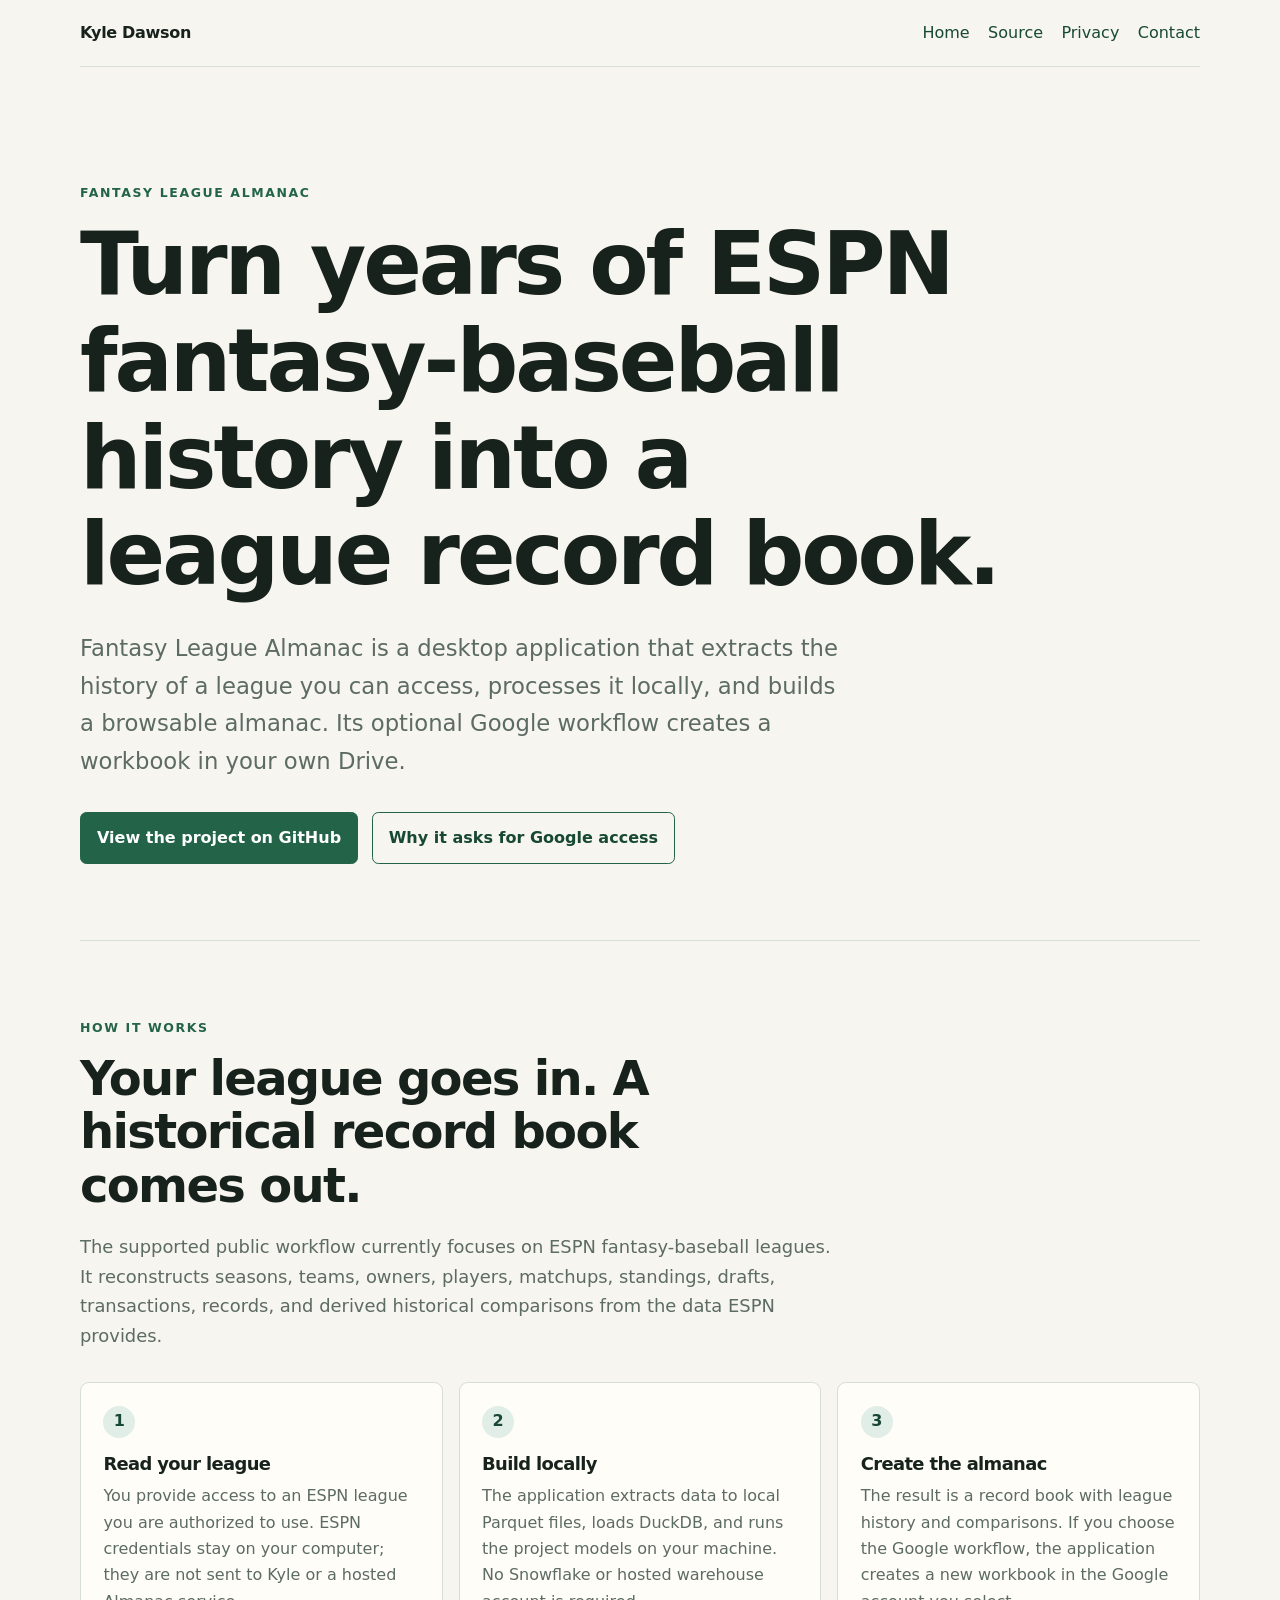
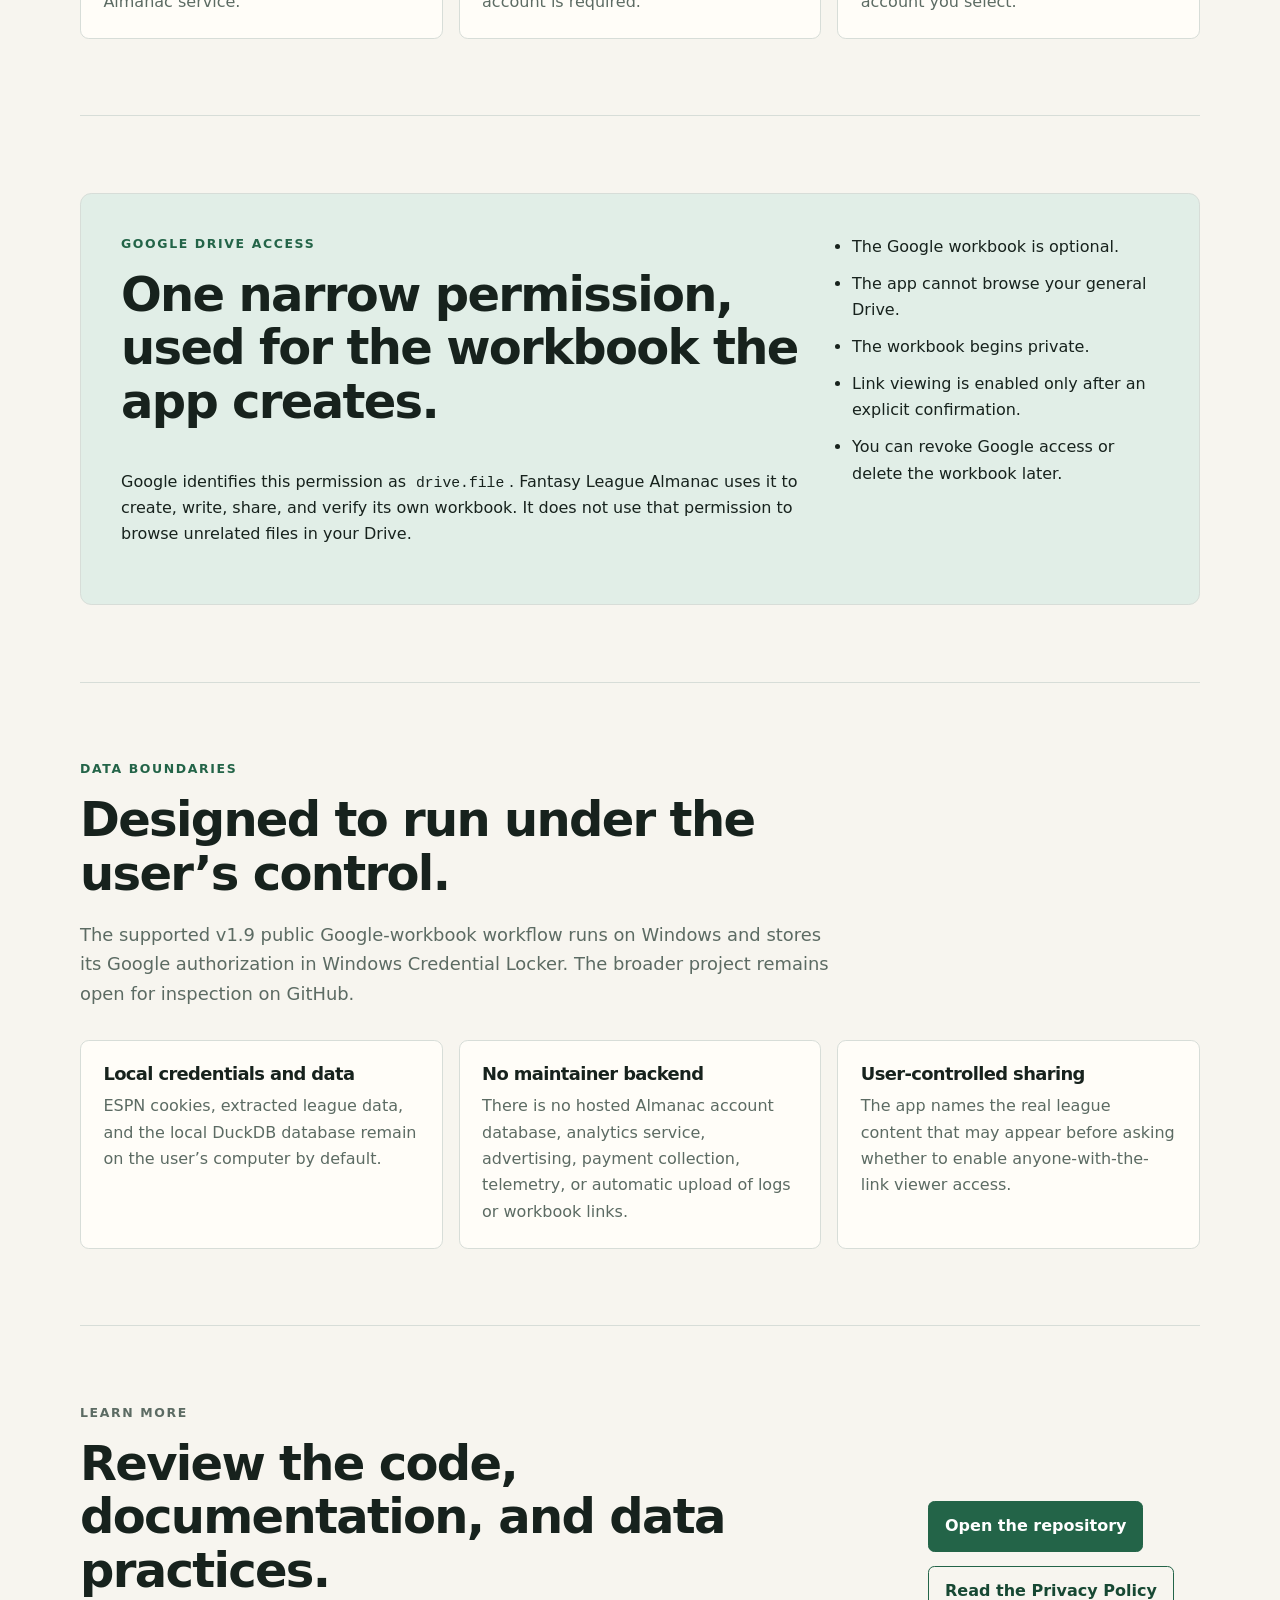
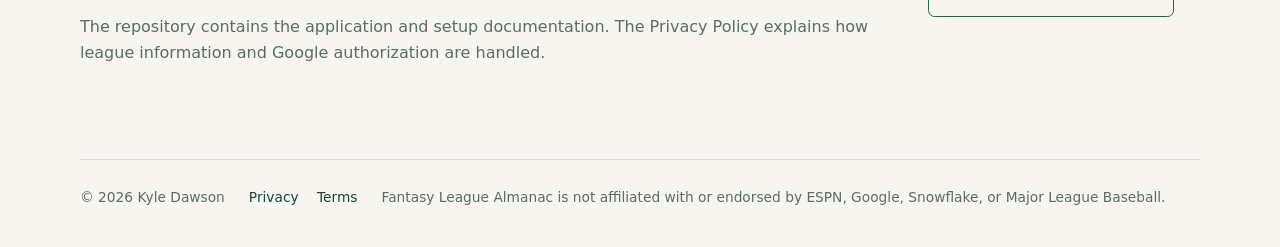
==== almanac/index.html @ 8d3be0b8 "Move the Almanac homepage off the project-site path" ====
<!doctype html>
<html lang="en">
<head>
  <meta charset="utf-8">
  <meta name="viewport" content="width=device-width, initial-scale=1">
  <title>Fantasy League Almanac | Turn ESPN league history into a record book</title>
  <meta name="description" content="Fantasy League Almanac is a desktop application that turns ESPN fantasy-baseball history into a local record book and optional Google workbook.">
  <link rel="canonical" href="https://kpdawson.com/almanac/">
  <link rel="stylesheet" href="/assets/styles.css">
</head>
<body>
  <header class="site-header">
    <a class="wordmark" href="/">Kyle Dawson</a>
    <nav aria-label="Primary navigation">
      <a href="/">Home</a>
      <a href="https://github.com/KyleDawson24/fantasy-league-almanac">Source</a>
      <a href="/privacy/">Privacy</a>
      <a href="mailto:kpdawson.github@gmail.com">Contact</a>
    </nav>
  </header>

  <main>
    <section class="app-hero">
      <p class="eyebrow">Fantasy League Almanac</p>
      <h1>Turn years of ESPN fantasy-baseball history into a league record book.</h1>
      <p class="lede">Fantasy League Almanac is a desktop application that extracts the history of a league you can access, processes it locally, and builds a browsable almanac. Its optional Google workflow creates a workbook in your own Drive.</p>
      <div class="actions">
        <a class="button primary" href="https://github.com/KyleDawson24/fantasy-league-almanac">View the project on GitHub</a>
        <a class="button secondary" href="#google-access">Why it asks for Google access</a>
      </div>
    </section>

    <section class="app-section" aria-labelledby="how-it-works">
      <p class="eyebrow">How it works</p>
      <h2 id="how-it-works">Your league goes in. A historical record book comes out.</h2>
      <p class="section-intro">The supported public workflow currently focuses on ESPN fantasy-baseball leagues. It reconstructs seasons, teams, owners, players, matchups, standings, drafts, transactions, records, and derived historical comparisons from the data ESPN provides.</p>
      <div class="step-grid">
        <article class="step">
          <span class="step-number">1</span>
          <h3>Read your league</h3>
          <p>You provide access to an ESPN league you are authorized to use. ESPN credentials stay on your computer; they are not sent to Kyle or a hosted Almanac service.</p>
        </article>
        <article class="step">
          <span class="step-number">2</span>
          <h3>Build locally</h3>
          <p>The application extracts data to local Parquet files, loads DuckDB, and runs the project models on your machine. No Snowflake or hosted warehouse account is required.</p>
        </article>
        <article class="step">
          <span class="step-number">3</span>
          <h3>Create the almanac</h3>
          <p>The result is a record book with league history and comparisons. If you choose the Google workflow, the application creates a new workbook in the Google account you select.</p>
        </article>
      </div>
    </section>

    <section id="google-access" class="app-section">
      <div class="permission-card">
        <div>
          <p class="eyebrow">Google Drive access</p>
          <h2>One narrow permission, used for the workbook the app creates.</h2>
          <p>Google identifies this permission as <code>drive.file</code>. Fantasy League Almanac uses it to create, write, share, and verify its own workbook. It does not use that permission to browse unrelated files in your Drive.</p>
        </div>
        <ul>
          <li>The Google workbook is optional.</li>
          <li>The app cannot browse your general Drive.</li>
          <li>The workbook begins private.</li>
          <li>Link viewing is enabled only after an explicit confirmation.</li>
          <li>You can revoke Google access or delete the workbook later.</li>
        </ul>
      </div>
    </section>

    <section class="app-section" aria-labelledby="data-boundaries">
      <p class="eyebrow">Data boundaries</p>
      <h2 id="data-boundaries">Designed to run under the user’s control.</h2>
      <p class="section-intro">The supported v1.9 public Google-workbook workflow runs on Windows and stores its Google authorization in Windows Credential Locker. The broader project remains open for inspection on GitHub.</p>
      <div class="boundary-grid">
        <article class="boundary">
          <h3>Local credentials and data</h3>
          <p>ESPN cookies, extracted league data, and the local DuckDB database remain on the user’s computer by default.</p>
        </article>
        <article class="boundary">
          <h3>No maintainer backend</h3>
          <p>There is no hosted Almanac account database, analytics service, advertising, payment collection, telemetry, or automatic upload of logs or workbook links.</p>
        </article>
        <article class="boundary">
          <h3>User-controlled sharing</h3>
          <p>The app names the real league content that may appear before asking whether to enable anyone-with-the-link viewer access.</p>
        </article>
      </div>
    </section>

    <section class="app-section app-cta">
      <div>
        <p class="eyebrow">Learn more</p>
        <h2>Review the code, documentation, and data practices.</h2>
        <p>The repository contains the application and setup documentation. The Privacy Policy explains how league information and Google authorization are handled.</p>
      </div>
      <div class="actions">
        <a class="button primary" href="https://github.com/KyleDawson24/fantasy-league-almanac">Open the repository</a>
        <a class="button secondary" href="/privacy/">Read the Privacy Policy</a>
      </div>
    </section>
  </main>

  <footer>
    <span>© 2026 Kyle Dawson</span>
    <span class="footer-links">
      <a href="/privacy/">Privacy</a>
      <a href="/terms/">Terms</a>
    </span>
    <span>Fantasy League Almanac is not affiliated with or endorsed by ESPN, Google, Snowflake, or Major League Baseball.</span>
  </footer>
</body>
</html>
---- assets/styles.css ----
:root {
  color-scheme: light;
  --ink: #17221d;
  --muted: #5c6b63;
  --paper: #f7f5ef;
  --surface: #fffdf8;
  --line: #d7ddd8;
  --accent: #236448;
  --accent-dark: #174833;
  --accent-soft: #e1eee7;
  --max: 70rem;
}

* { box-sizing: border-box; }

html { scroll-behavior: smooth; }

body {
  margin: 0;
  background: var(--paper);
  color: var(--ink);
  font-family: Inter, ui-sans-serif, system-ui, -apple-system, BlinkMacSystemFont, "Segoe UI", sans-serif;
  font-size: 1rem;
  line-height: 1.65;
}

a { color: var(--accent-dark); }
a:hover { color: var(--accent); }

.site-header {
  width: min(calc(100% - 2rem), var(--max));
  margin: 0 auto;
  padding: 1.25rem 0;
  display: flex;
  justify-content: space-between;
  align-items: center;
  gap: 1rem;
  border-bottom: 1px solid var(--line);
}

.wordmark {
  color: var(--ink);
  font-weight: 800;
  letter-spacing: -0.02em;
  text-decoration: none;
}

nav, .footer-links {
  display: flex;
  flex-wrap: wrap;
  gap: 1.15rem;
}

nav a, .footer-links a { text-decoration: none; }

main {
  width: min(calc(100% - 2rem), var(--max));
  margin: 0 auto;
}

.hero {
  padding: clamp(5rem, 11vw, 9rem) 0 clamp(4rem, 8vw, 7rem);
  max-width: 58rem;
}

.eyebrow {
  margin: 0 0 0.8rem;
  color: var(--accent);
  font-size: 0.78rem;
  font-weight: 800;
  letter-spacing: 0.13em;
  text-transform: uppercase;
}

h1, h2, h3 {
  line-height: 1.12;
  letter-spacing: -0.035em;
}

h1 {
  max-width: 58rem;
  margin: 0;
  font-size: clamp(2.6rem, 7vw, 5.8rem);
}

h2 { font-size: clamp(1.8rem, 4vw, 3rem); }
h3 { font-size: 1.12rem; }

.lede {
  max-width: 48rem;
  margin: 1.7rem 0 0;
  color: var(--muted);
  font-size: clamp(1.12rem, 2.2vw, 1.42rem);
}

.actions {
  display: flex;
  flex-wrap: wrap;
  gap: 0.85rem;
  margin-top: 2rem;
}

.button {
  display: inline-block;
  padding: 0.72rem 1rem;
  border: 1px solid var(--accent);
  border-radius: 0.4rem;
  font-weight: 700;
  text-decoration: none;
}

.button.primary { background: var(--accent); color: white; }
.button.primary:hover { background: var(--accent-dark); }
.button.secondary { background: transparent; }

.section {
  padding: clamp(3.5rem, 7vw, 6rem) 0;
  border-top: 1px solid var(--line);
}

.project-card, .contact-card {
  display: grid;
  grid-template-columns: minmax(0, 2fr) minmax(12rem, 1fr);
  align-items: end;
  gap: 2rem;
}

.project-card h2, .contact-card h2 { margin: 0; }
.project-summary { max-width: 48rem; color: var(--muted); font-size: 1.18rem; }
.text-link { font-weight: 750; }
.project-links { display: grid; gap: 0.45rem; }
.secondary-link { color: var(--muted); font-size: 0.92rem; font-weight: 650; }

.feature-grid {
  display: grid;
  grid-template-columns: repeat(3, minmax(0, 1fr));
  gap: 1rem;
  margin-top: 3rem;
}

.feature-grid article, .notice {
  padding: 1.4rem;
  background: var(--surface);
  border: 1px solid var(--line);
  border-radius: 0.55rem;
}

.feature-grid h3, .notice h3 { margin-top: 0; }
.feature-grid p, .notice p { margin-bottom: 0; color: var(--muted); }
.notice { margin-top: 1rem; background: var(--accent-soft); }

.app-hero {
  padding: clamp(4.5rem, 9vw, 7.5rem) 0 clamp(3rem, 6vw, 5rem);
  max-width: 60rem;
}

.app-hero h1 { font-size: clamp(2.7rem, 7vw, 5.4rem); }

.app-section {
  padding: clamp(3rem, 6vw, 5rem) 0;
  border-top: 1px solid var(--line);
}

.app-section > h2 {
  max-width: 45rem;
  margin: 0 0 1.2rem;
}

.section-intro {
  max-width: 48rem;
  margin: 0 0 2rem;
  color: var(--muted);
  font-size: 1.12rem;
}

.step-grid, .boundary-grid {
  display: grid;
  grid-template-columns: repeat(3, minmax(0, 1fr));
  gap: 1rem;
}

.step, .boundary {
  padding: 1.4rem;
  background: var(--surface);
  border: 1px solid var(--line);
  border-radius: 0.55rem;
}

.step-number {
  display: inline-grid;
  width: 2rem;
  height: 2rem;
  margin-bottom: 1rem;
  place-items: center;
  border-radius: 999px;
  background: var(--accent-soft);
  color: var(--accent-dark);
  font-weight: 800;
}

.step h3, .boundary h3 { margin: 0 0 0.6rem; }
.step p, .boundary p { margin: 0; color: var(--muted); }

.permission-card {
  display: grid;
  grid-template-columns: minmax(0, 1.35fr) minmax(16rem, 0.65fr);
  gap: 2rem;
  padding: clamp(1.5rem, 4vw, 2.5rem);
  background: var(--accent-soft);
  border: 1px solid var(--line);
  border-radius: 0.7rem;
}

.permission-card h2 { margin-top: 0; }
.permission-card ul { margin: 0; padding-left: 1.25rem; }
.permission-card li + li { margin-top: 0.65rem; }

.app-cta {
  display: grid;
  grid-template-columns: minmax(0, 1.5fr) minmax(14rem, 0.5fr);
  align-items: center;
  gap: 2rem;
}

.app-cta h2 { margin: 0; }
.app-cta p { color: var(--muted); }

.policy {
  max-width: 50rem;
  padding: clamp(4rem, 9vw, 7rem) 0;
}

.policy h1 { font-size: clamp(2.5rem, 6vw, 4.8rem); }
.policy h2 { margin-top: 2.8rem; font-size: 1.55rem; }
.effective { margin: 1rem 0 2.5rem; color: var(--muted); font-weight: 650; }
.legal-emphasis { font-size: 0.94rem; font-weight: 750; }

code {
  padding: 0.1rem 0.3rem;
  background: var(--accent-soft);
  border-radius: 0.25rem;
  font-size: 0.92em;
}

footer {
  width: min(calc(100% - 2rem), var(--max));
  margin: 0 auto;
  padding: 1.6rem 0 2.4rem;
  display: grid;
  grid-template-columns: auto auto 1fr;
  gap: 1.5rem;
  color: var(--muted);
  border-top: 1px solid var(--line);
  font-size: 0.86rem;
}

@media (max-width: 760px) {
  .site-header { align-items: flex-start; }
  .site-header nav { justify-content: flex-end; }
  .project-card, .contact-card, .feature-grid, .step-grid, .boundary-grid,
  .permission-card, .app-cta, footer { grid-template-columns: 1fr; }
  .contact-card { align-items: start; }
}
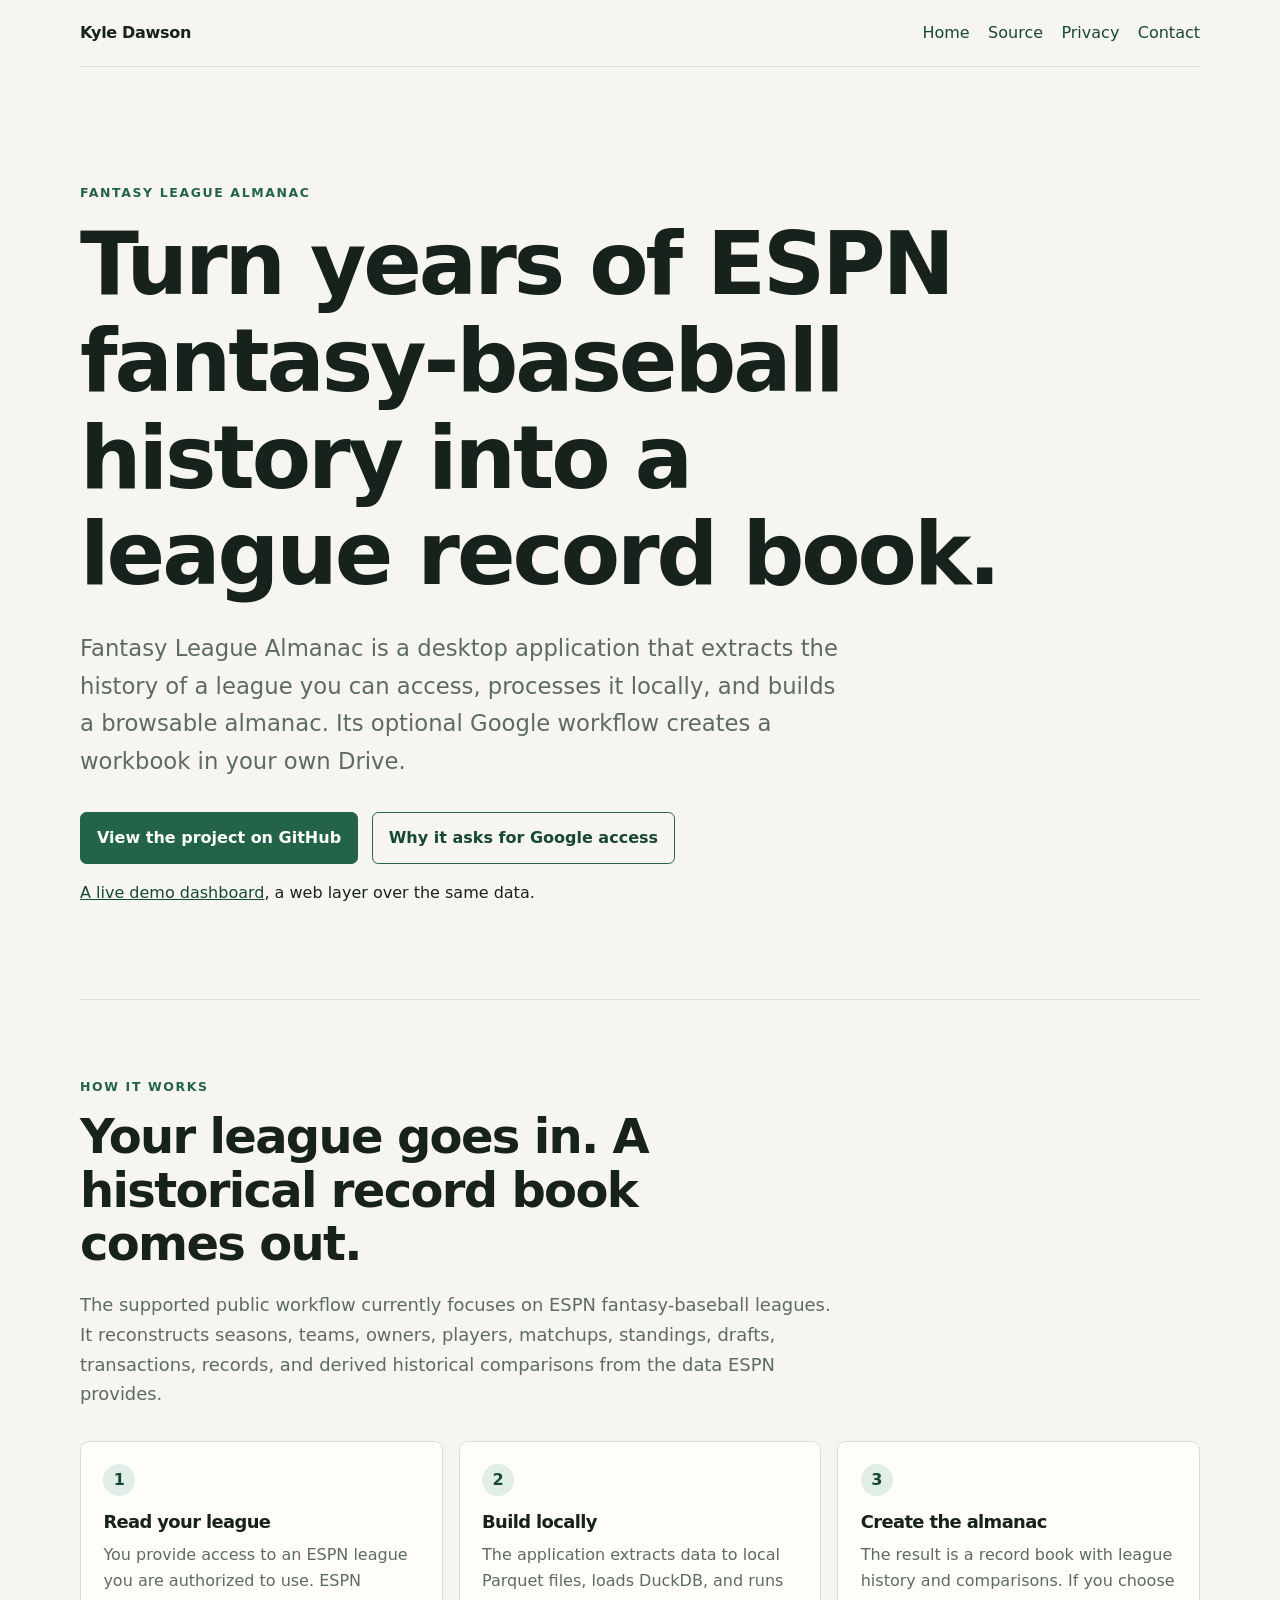
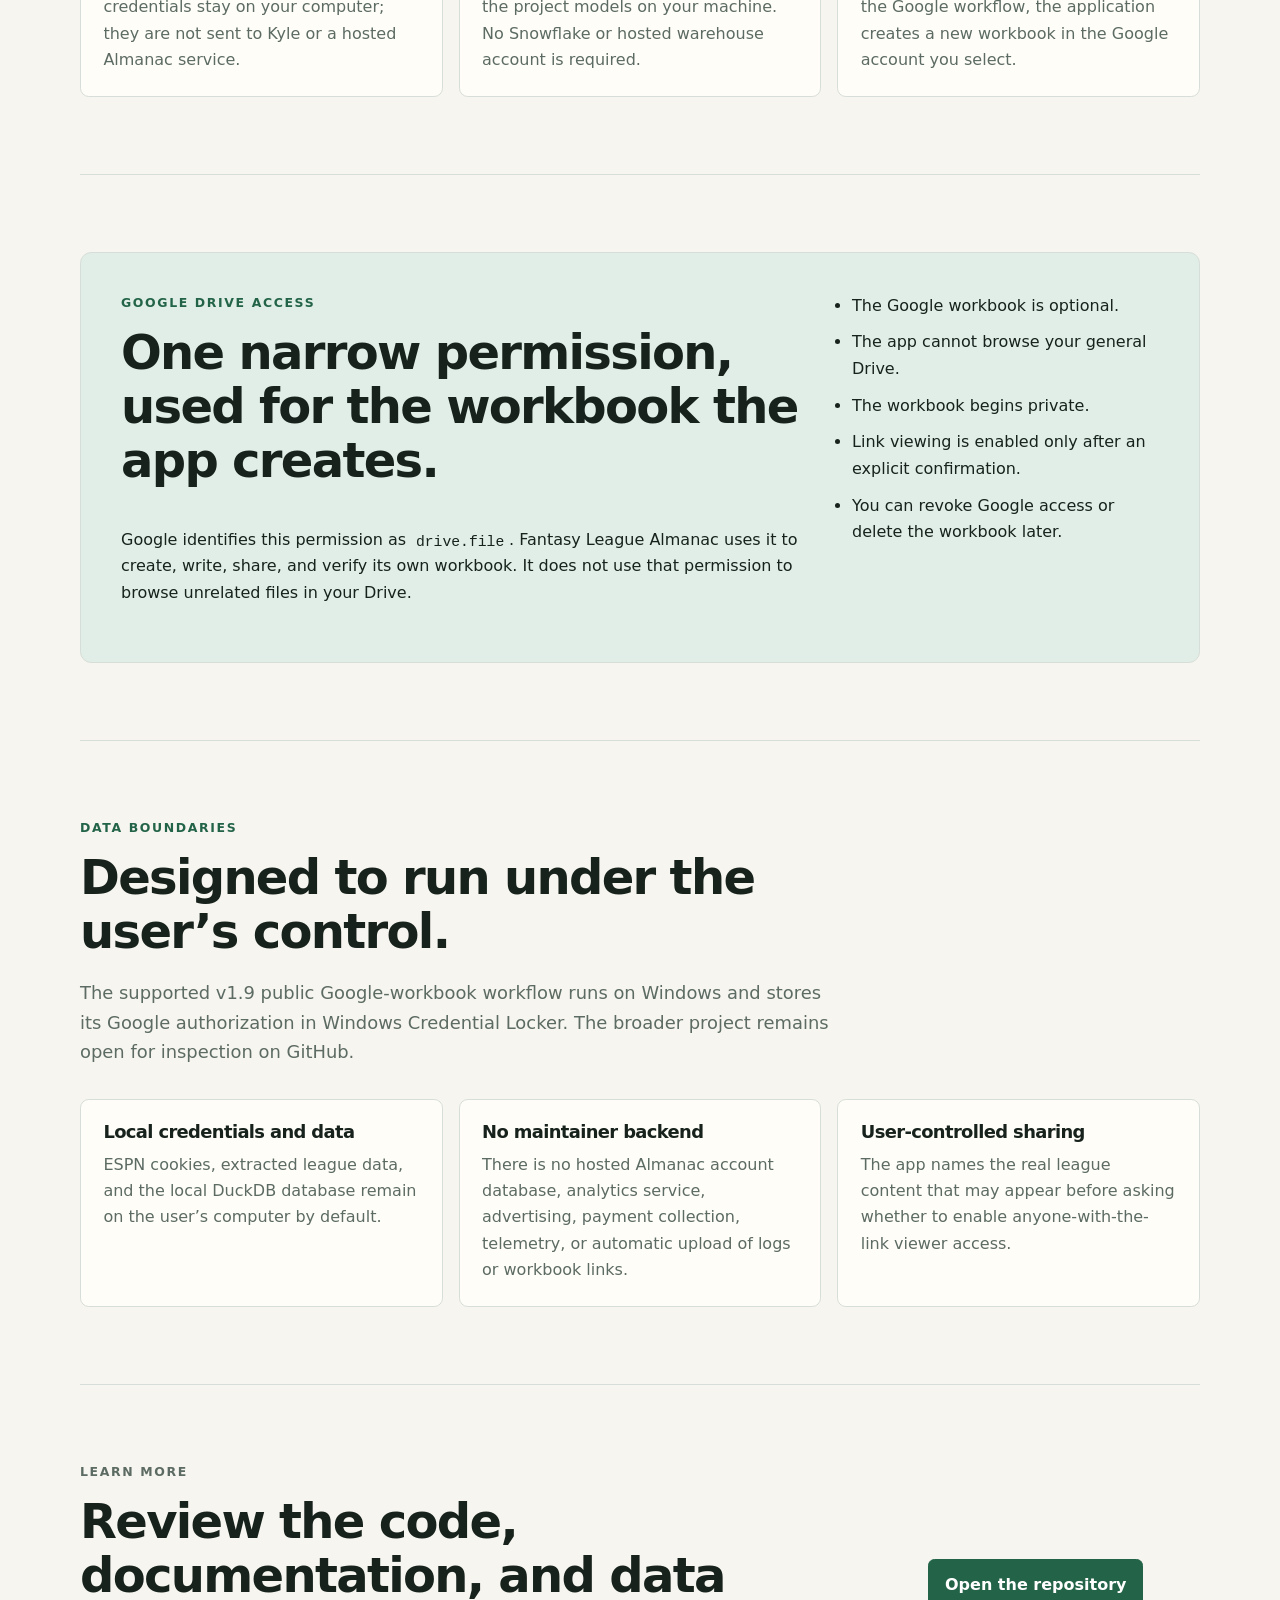
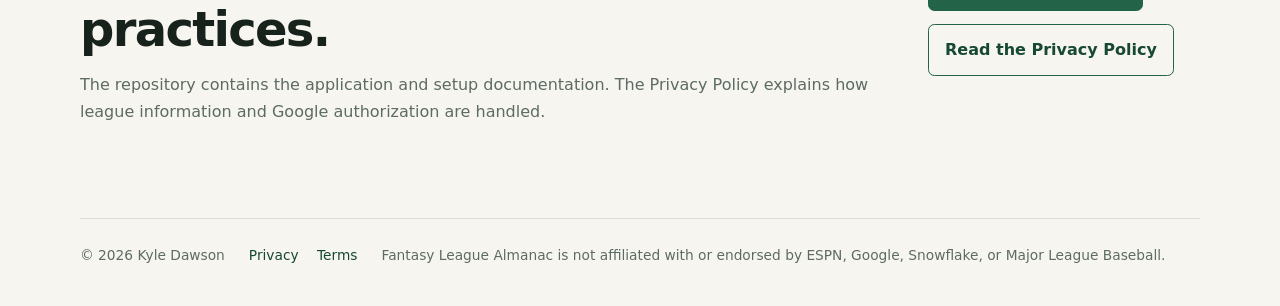
==== commit 9fced1e0: "I link the live demo from the Almanac product page" ====
--- a/almanac/index.html
+++ b/almanac/index.html
@@ -28,6 +28,7 @@
         <a class="button primary" href="https://github.com/KyleDawson24/fantasy-league-almanac">View the project on GitHub</a>
         <a class="button secondary" href="#google-access">Why it asks for Google access</a>
       </div>
+      <p><a href="https://kpdawson.com/almanac/demo/">A live demo dashboard</a>, a web layer over the same data.</p>
     </section>
 
     <section class="app-section" aria-labelledby="how-it-works">
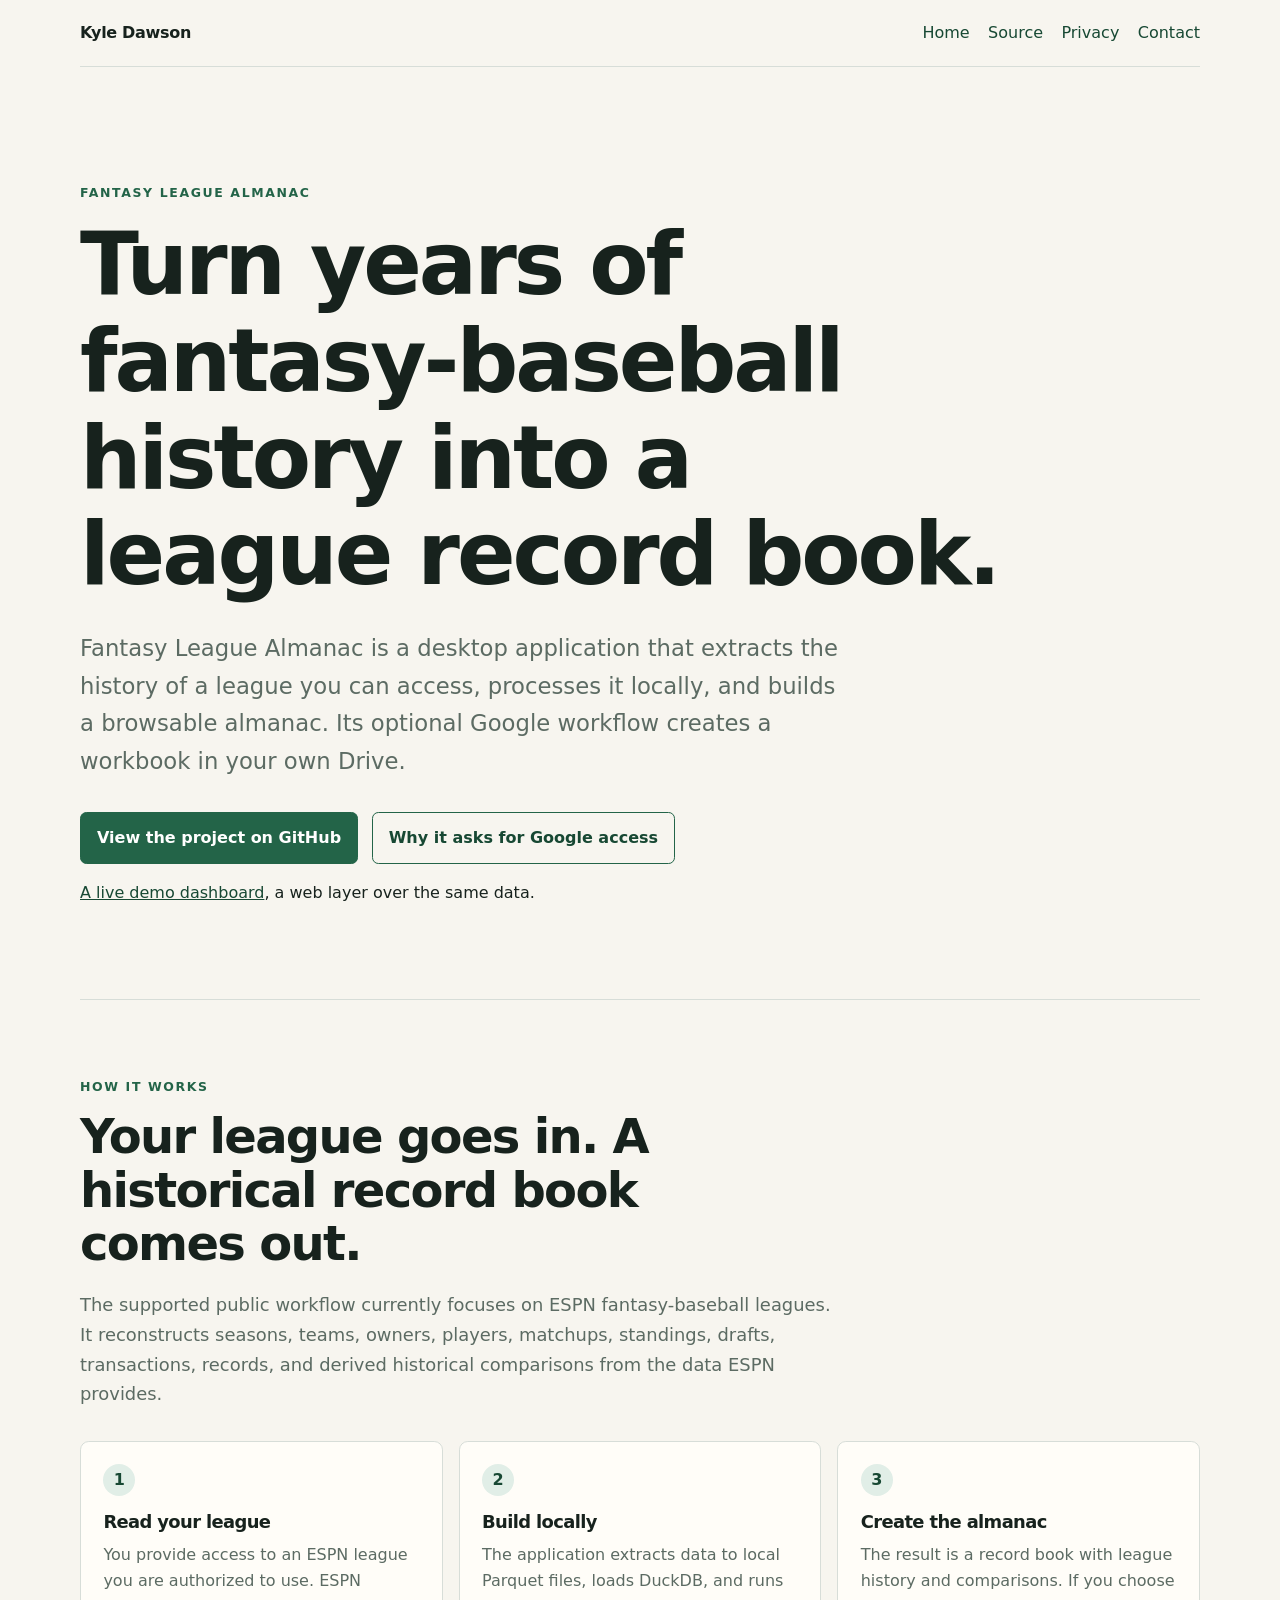
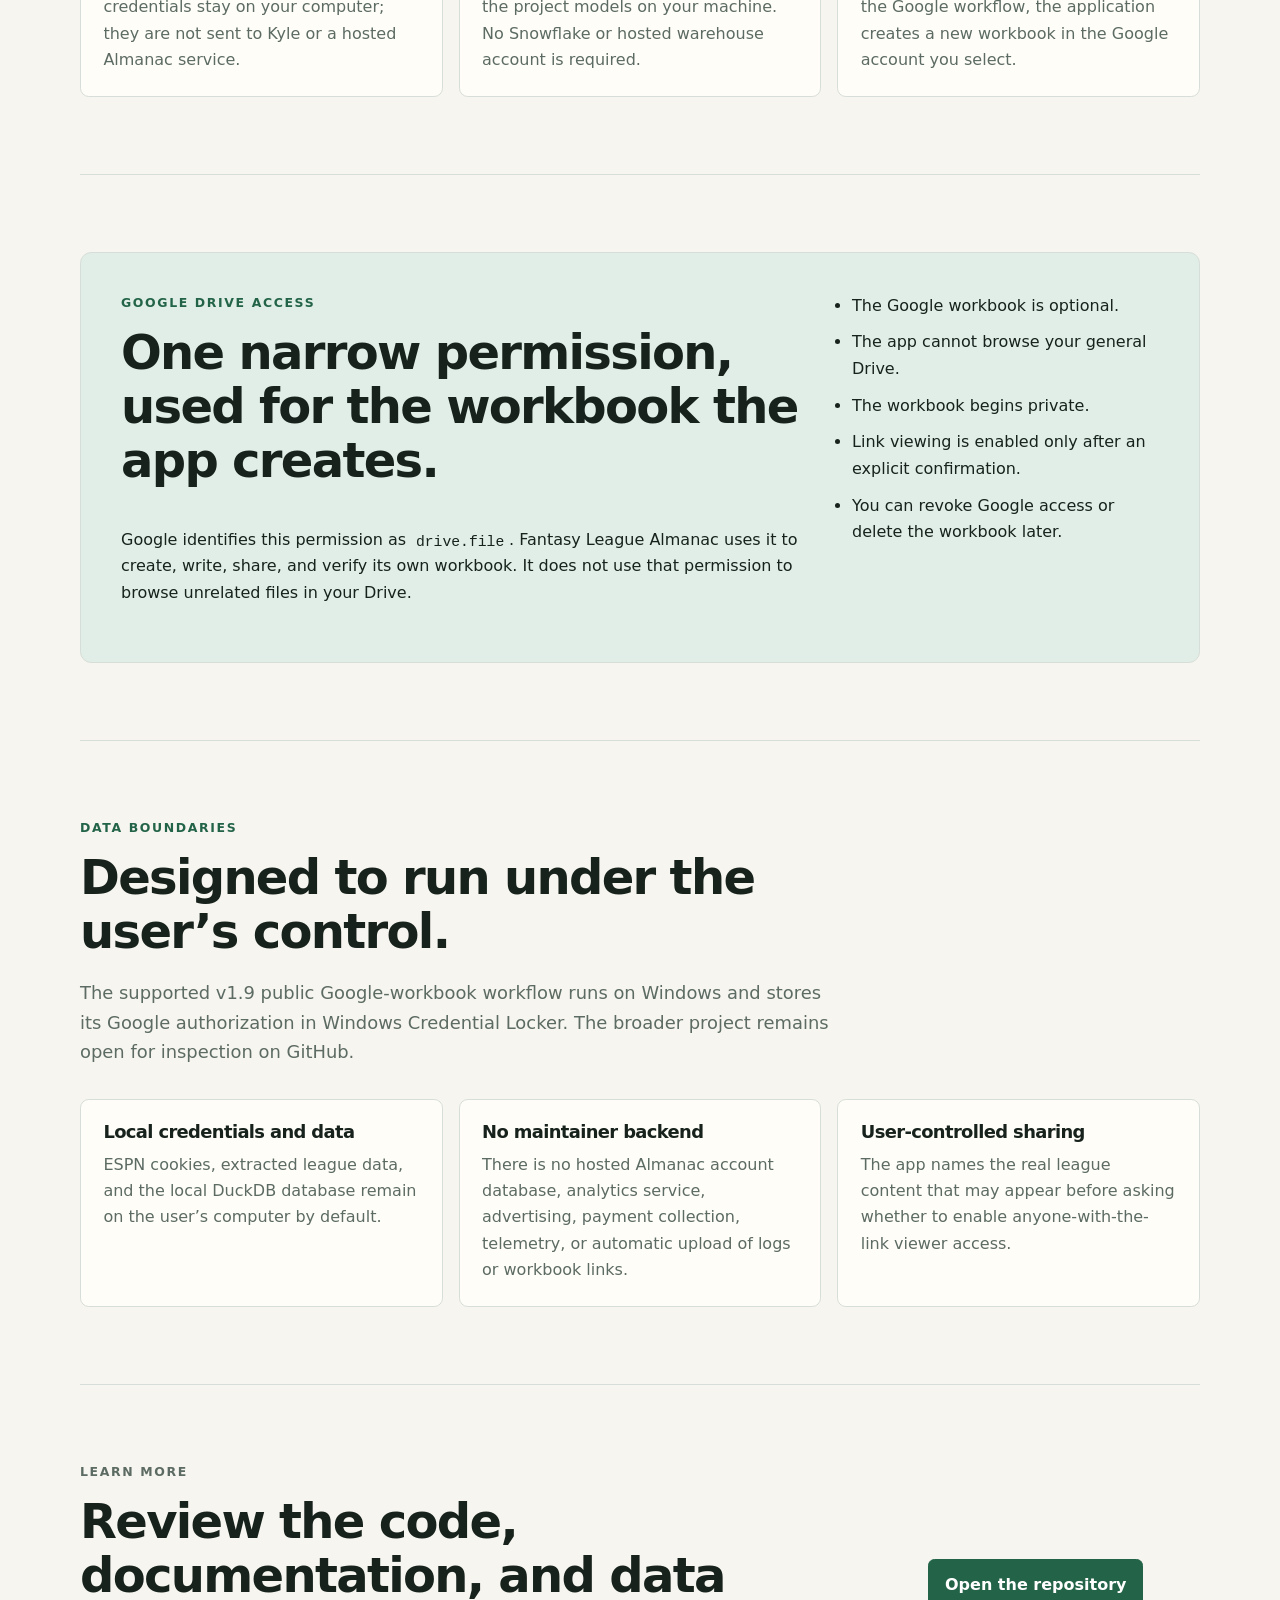
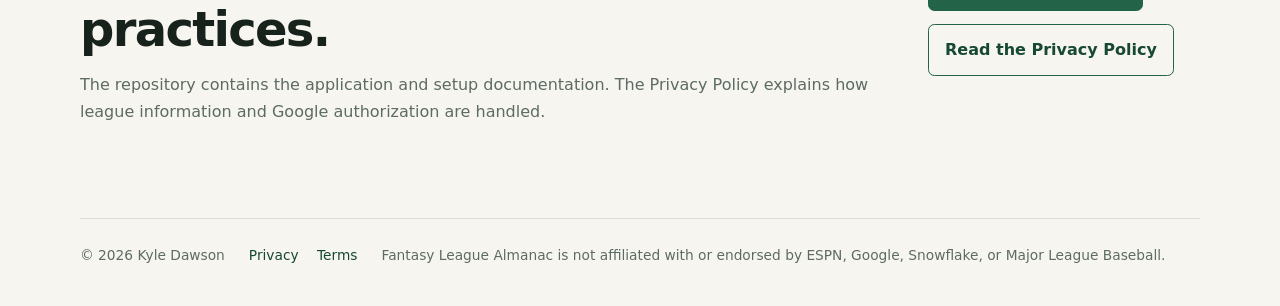
==== commit 253e1d8e: "I keep the Almanac headline platform-neutral" ====
--- a/almanac/index.html
+++ b/almanac/index.html
@@ -22,7 +22,7 @@
   <main>
     <section class="app-hero">
       <p class="eyebrow">Fantasy League Almanac</p>
-      <h1>Turn years of ESPN fantasy-baseball history into a league record book.</h1>
+      <h1>Turn years of fantasy-baseball history into a league record book.</h1>
       <p class="lede">Fantasy League Almanac is a desktop application that extracts the history of a league you can access, processes it locally, and builds a browsable almanac. Its optional Google workflow creates a workbook in your own Drive.</p>
       <div class="actions">
         <a class="button primary" href="https://github.com/KyleDawson24/fantasy-league-almanac">View the project on GitHub</a>
